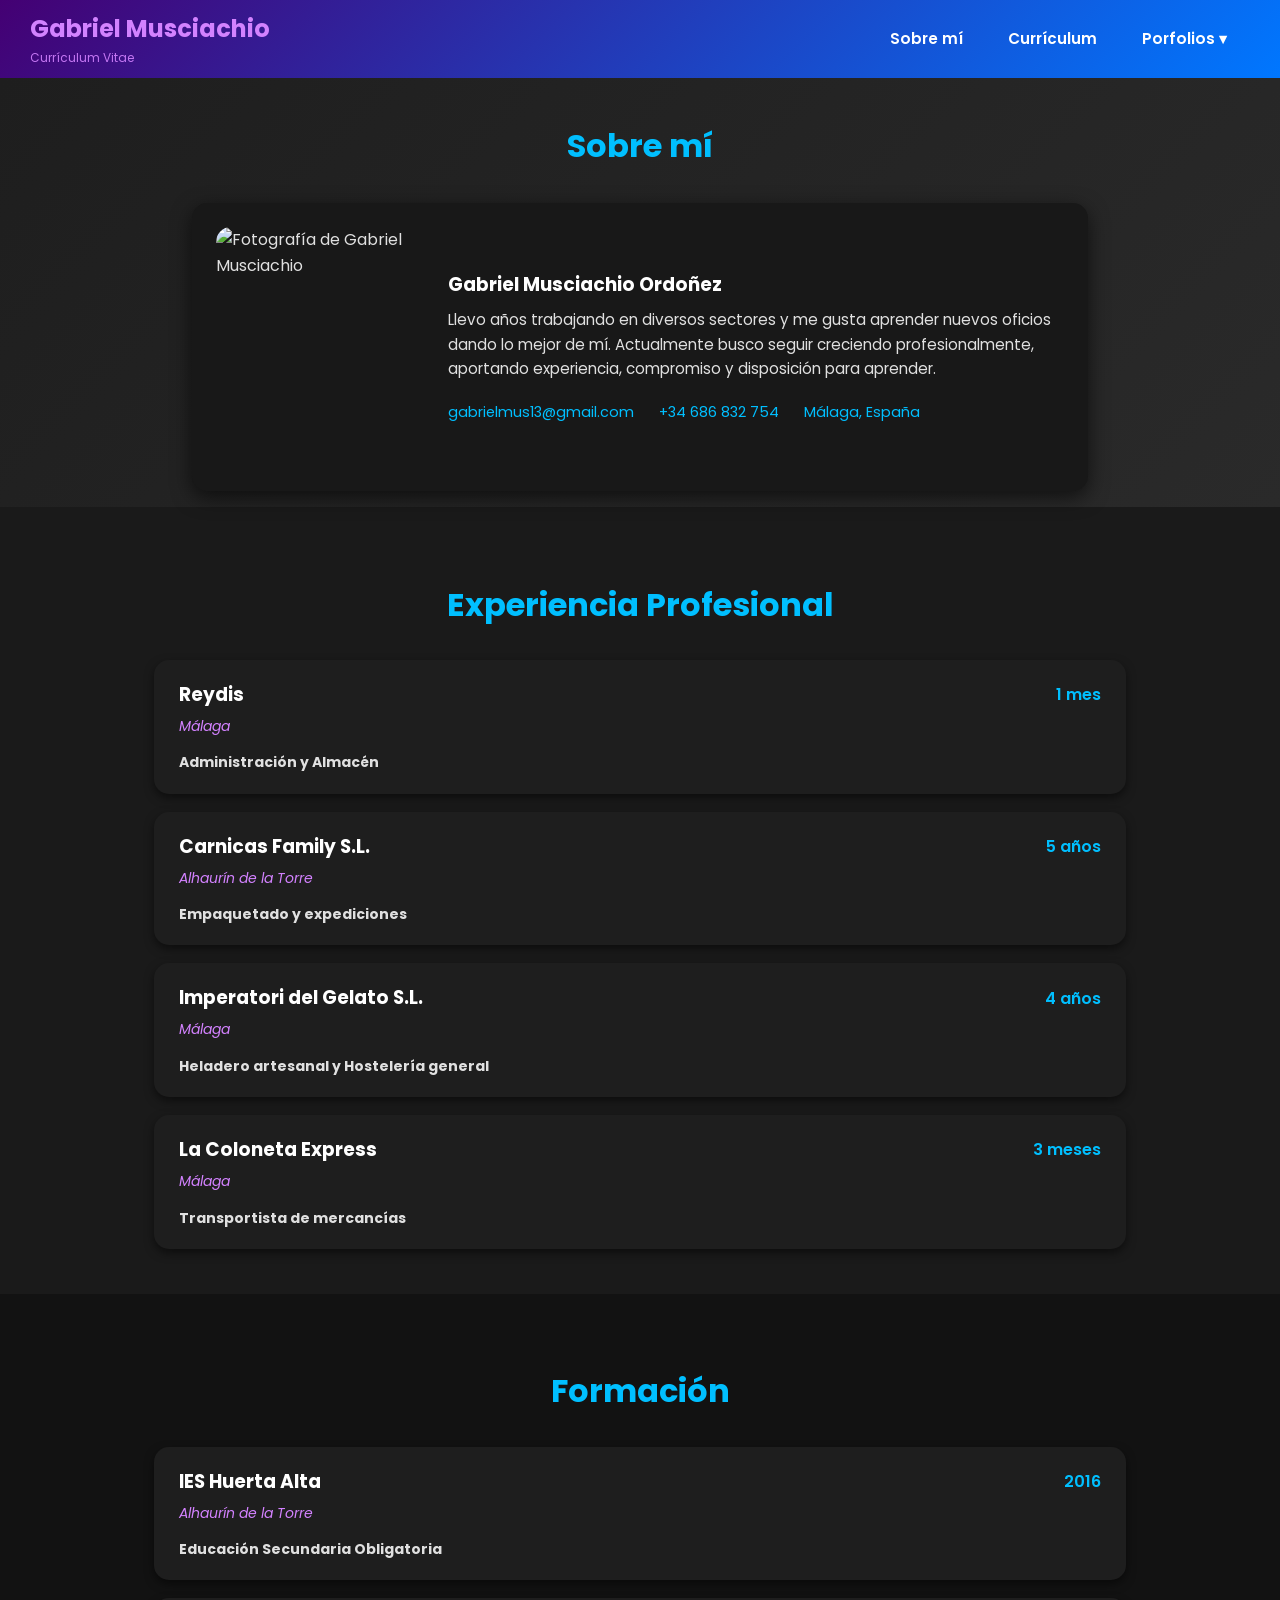
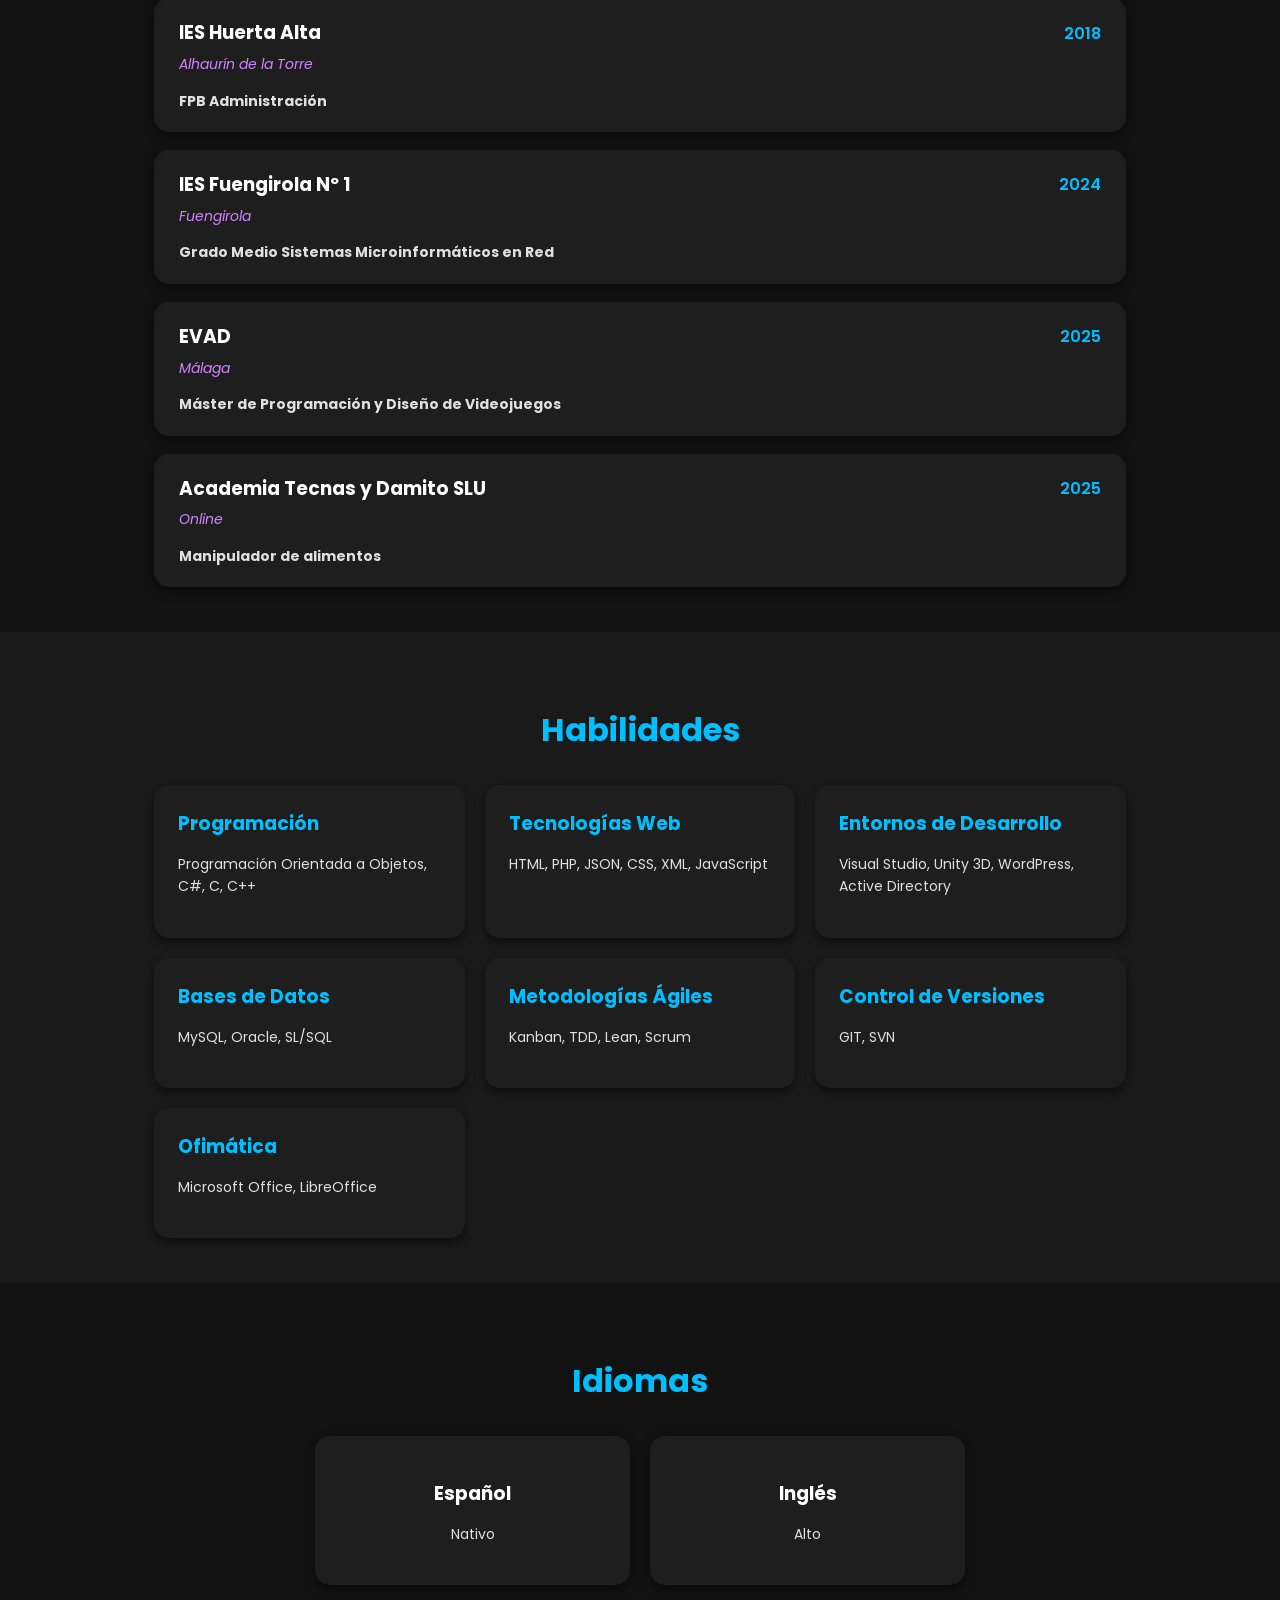
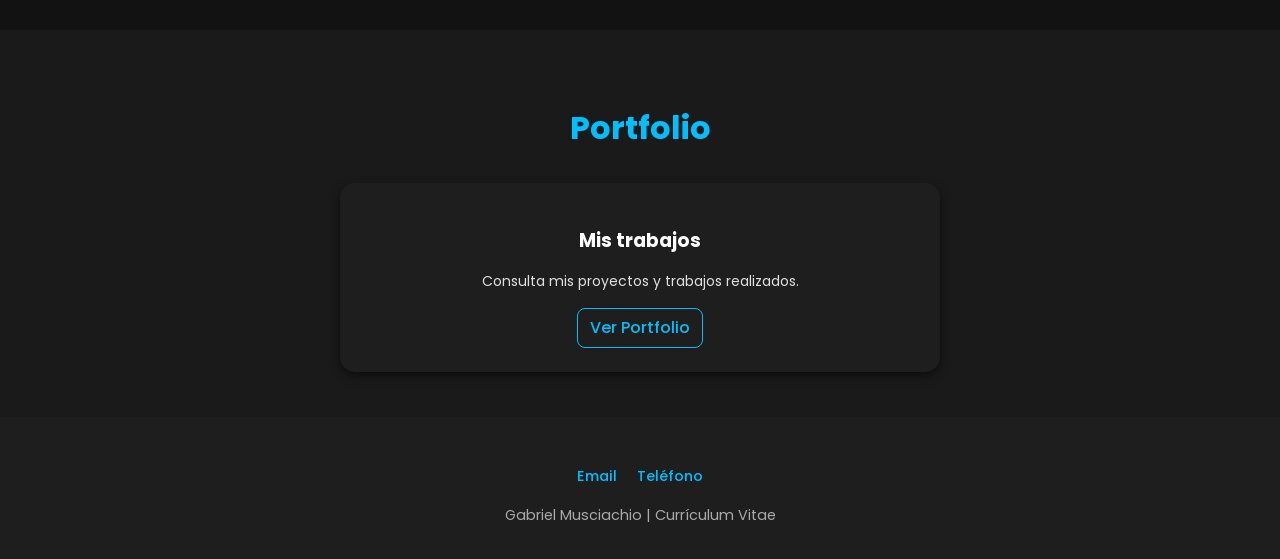
==== index.html @ 936abf78 "Rename Curriculum.html to index.html" ====
<!doctype html><html lang="es"><head><meta charset="utf-8"><meta name="viewport" content="width=device-width,initial-scale=1"><title>Gabriel Musciachio | Currículum</title><link href="https://fonts.googleapis.com/css2?family=Poppins:wght@400;600&display=swap" rel="stylesheet"><link rel="stylesheet" href="style.css"><link rel="stylesheet" href="EstiloCurriculum.css"></head><body><header><div class="header-nombre"><h1>Gabriel Musciachio</h1><h2>Currículum Vitae</h2></div><nav class="main-nav" aria-label="Navegación principal"><a href="AbautMe.html">Sobre mí</a><a href="Curriculum.html" aria-current="page">Currículum</a><details class="portfolio-menu"><summary>Porfolios ▾</summary><div class="portfolio-options"><a href="Asador.html">Asador</a><a href="Programador.html">Programador</a><a href="Heladero.html">Heladero</a></div></details></nav></header><main><section class="sobremi" id="presentacion"><h2>Sobre mí</h2><div class="sobremi-container"><div class="sobremi-card curriculum-perfil"><img src="https://gitlab.com/grabmoxir/porfolio/-/raw/main/Imagenes/Perfil.png?ref_type=heads" alt="Fotografía de Gabriel Musciachio"><div><h3>Gabriel Musciachio Ordoñez</h3><p>Llevo años trabajando en diversos sectores y me gusta aprender nuevos oficios dando lo mejor de mí. Actualmente busco seguir creciendo profesionalmente, aportando experiencia, compromiso y disposición para aprender.</p><div class="curriculum-contacto"><a href="mailto:gabrielmus13@gmail.com">gabrielmus13@gmail.com</a><a href="tel:+34686832754">+34 686 832 754</a><span>Málaga, España</span></div></div></div></div></section><section class="curriculum-seccion" id="experiencia"><h2>Experiencia Profesional</h2><div class="curriculum-lista"><article class="card curriculum-ficha"><div class="curriculum-ficha-header"><h3>Reydis</h3><span>1 mes</span></div><p class="curriculum-lugar">Málaga</p><p><strong>Administración y Almacén</strong></p></article><article class="card curriculum-ficha"><div class="curriculum-ficha-header"><h3>Carnicas Family S.L.</h3><span>5 años</span></div><p class="curriculum-lugar">Alhaurín de la Torre</p><p><strong>Empaquetado y expediciones</strong></p></article><article class="card curriculum-ficha"><div class="curriculum-ficha-header"><h3>Imperatori del Gelato S.L.</h3><span>4 años</span></div><p class="curriculum-lugar">Málaga</p><p><strong>Heladero artesanal y Hostelería general</strong></p></article><article class="card curriculum-ficha"><div class="curriculum-ficha-header"><h3>La Coloneta Express</h3><span>3 meses</span></div><p class="curriculum-lugar">Málaga</p><p><strong>Transportista de mercancías</strong></p></article></div></section><section class="curriculum-seccion" id="formacion"><h2>Formación</h2><div class="curriculum-lista"><article class="card curriculum-ficha"><div class="curriculum-ficha-header"><h3>IES Huerta Alta</h3><span>2016</span></div><p class="curriculum-lugar">Alhaurín de la Torre</p><p><strong>Educación Secundaria Obligatoria</strong></p></article><article class="card curriculum-ficha"><div class="curriculum-ficha-header"><h3>IES Huerta Alta</h3><span>2018</span></div><p class="curriculum-lugar">Alhaurín de la Torre</p><p><strong>FPB Administración</strong></p></article><article class="card curriculum-ficha"><div class="curriculum-ficha-header"><h3>IES Fuengirola Nº 1</h3><span>2024</span></div><p class="curriculum-lugar">Fuengirola</p><p><strong>Grado Medio Sistemas Microinformáticos en Red</strong></p></article><article class="card curriculum-ficha"><div class="curriculum-ficha-header"><h3>EVAD</h3><span>2025</span></div><p class="curriculum-lugar">Málaga</p><p><strong>Máster de Programación y Diseño de Videojuegos</strong></p></article><article class="card curriculum-ficha"><div class="curriculum-ficha-header"><h3>Academia Tecnas y Damito SLU</h3><span>2025</span></div><p class="curriculum-lugar">Online</p><p><strong>Manipulador de alimentos</strong></p></article></div></section><section class="curriculum-seccion" id="habilidades"><h2>Habilidades</h2><div class="projects curriculum-habilidades"><article class="card"><h3>Programación</h3><p>Programación Orientada a Objetos, C#, C, C++</p></article><article class="card"><h3>Tecnologías Web</h3><p>HTML, PHP, JSON, CSS, XML, JavaScript</p></article><article class="card"><h3>Entornos de Desarrollo</h3><p>Visual Studio, Unity 3D, WordPress, Active Directory</p></article><article class="card"><h3>Bases de Datos</h3><p>MySQL, Oracle, SL/SQL</p></article><article class="card"><h3>Metodologías Ágiles</h3><p>Kanban, TDD, Lean, Scrum</p></article><article class="card"><h3>Control de Versiones</h3><p>GIT, SVN</p></article><article class="card"><h3>Ofimática</h3><p>Microsoft Office, LibreOffice</p></article></div></section><section class="curriculum-seccion" id="idiomas"><h2>Idiomas</h2><div class="curriculum-idiomas"><article class="card"><h3>Español</h3><p>Nativo</p></article><article class="card"><h3>Inglés</h3><p>Alto</p></article></div></section><section class="curriculum-seccion" id="portfolio"><h2>Portfolio</h2><div class="curriculum-portfolio"><article class="card"><h3>Mis trabajos</h3><p>Consulta mis proyectos y trabajos realizados.</p><a href="index.html">Ver Portfolio</a></article></div></section></main><footer><div class="socials"><a href="mailto:gabrielmus13@gmail.com">Email</a><a href="tel:+34686832754">Teléfono</a></div>Gabriel Musciachio | Currículum Vitae</footer></body></html>
---- style.css ----
body {
            margin: 0;
            font-family: 'Poppins', sans-serif;
            background: #121212;
            color: #e0e0e0;
            line-height: 1.6;
        }
        /* ===== HEADER ===== */
        header {
            text-align: center;
            padding: 0rem 1rem 3rem;
            background: linear-gradient(135deg, #440073, #0077ff);
            color: #d382ff;
            position: sticky;
            top: 0;
            z-index: 10;
        }
        header h1 {
            font-size: 2.5rem;
            margin: 0;
        }
        header h2 {
            font-size: 0.8rem;
            font-weight: 400;
            margin-top: 0.5rem;
            opacity: 0.9;
        }
        header p {
            max-width: 600px;
            margin: 1rem auto;
            font-size: 1rem;
        }
        
        /* ===== NAV ===== */
        nav {
            text-align: center;
            padding: 1rem;
            background: #1e1e1e;
        }
        nav a {
            margin: 0 15px;
            color: #00bfff;
            text-decoration: none;
            font-weight: 500;
            transition: color 0.3s;
        }
        nav a:hover {
            color: #ffffff;
        }
        /* ===== PROLLECTOS ===== */
        .projects {
            display: grid;
            grid-template-columns: repeat(2, 1fr);
            gap: 2rem;
            padding: 3rem 15%;
        }
        .card {
            background: #1e1e1e;
            border-radius: 15px;
            padding: 1.5rem;
            box-shadow: 0 4px 10px rgba(0,0,0,0.5);
            transition: transform 0.3s, box-shadow 0.3s;
            text-align: center;
        }
        .card:hover {
            transform: translateY(-5px);
            box-shadow: 0 6px 15px rgba(0,0,0,0.7);
        }
        .card img {
            width: 100%;
            border-radius: 10px;
            margin-bottom: 1rem;
            transition: transform 0.3s;
        }
        .card img:hover {
            transform: scale(1.03);
        }
        .card h3 {
            margin-bottom: 0.5rem;
            color: #fff;
        }
        .card p {
            font-size: 14px;
            margin-bottom: 1rem;
        }
        .card a {
            display: inline-block;
            color: #00bfff;
            font-weight: 500;
            text-decoration: none;
            border: 1px solid #00bfff;
            padding: 6px 12px;
            border-radius: 8px;
            transition: all 0.3s;
        }
        .card a:hover {
            background: #00bfff;
            color: #121212;
        }
        
        /* ===== PIE ===== */
        footer {
            text-align: center;
            padding: 2rem;
            background: #1e1e1e;
            color: #aaa;
            font-size: 0.9rem;
        }
        .socials {
			text-align: center;
            margin: 1rem 0;
        }
        .socials a {
            margin: 0 10px;
            color: #00bfff;
            font-weight: 500;
            text-decoration: none;
            transition: color 0.3s;
        }
        .socials a:hover {
            color: #fff;
        }
        /* ===== PROXIMOS PROLLECTOS ===== */
        .proxproj {
            background: linear-gradient(135deg, #1e1e1e, #2a2a2a);
            padding: 1rem 0rem 2rem;
            text-align: center;
            color: #e0e0e0;
        }

        .proxproj h2 {
            font-size: 2rem;
            margin-bottom: 1.5rem;
            color: #00bfff;
        }

        .proxproj-card {
            max-width: 700px;
            margin: auto;
            background: #181818;
            border-radius: 15px;
            padding: 2rem 0rem 2rem;
            box-shadow: 0 6px 20px rgba(0,0,0,0.6);
            transition: transform 0.3s, box-shadow 0.3s;
        }

        .proxproj-card:hover {
            transform: translateY(-5px);
            box-shadow: 0 8px 25px rgba(0,0,0,0.8);
        }

        .proxproj-card p {
            font-size: 1rem;
            line-height: 1.7;
        }

        /* ===== SOBRE MI ===== */
        .sobremi {
            background: linear-gradient(135deg, #1e1e1e, #2a2a2a);
            padding: 1rem 15% 1rem;
            color: #e0e0e0;
        }
        .sobremi h2 {
            font-size: 2rem;
            margin-bottom: 2rem;
            color: #00bfff;
            text-align: center;
        }
        .sobremi-container {
            display: flex;
            flex-direction: column;
            gap: 2rem;
        }
        .sobremi-card {
            display: flex;
            align-items: center;
            gap: 2rem;
            background: #181818;
            border-radius: 15px;
            padding: 1.5rem;
            box-shadow: 0 6px 20px rgba(0,0,0,0.6);
        }
        .sobremi-card img {
            width: 180px;
            height: 180px;
            object-fit: cover;
            border-radius: 15px;
        }
        .sobremi-card h3 {
            margin: 0 0 0.5rem;
            color: #fff;
        }
        .sobremi-card p {
            margin: 0;
            font-size: 0.95rem;
        }
        /* Invertida */
        .sobremi-card.reverse {
            flex-direction: row-reverse;
        }

/* ===== MENÚ PRINCIPAL ===== */
header { padding-bottom: 0; }
.main-nav {
    display: flex;
    justify-content: center;
    align-items: center;
    flex-wrap: wrap;
    gap: 0.5rem;
    padding: 1rem;
    background: rgba(15, 12, 35, 0.55);
}
.main-nav > a,
.portfolio-menu > summary {
    display: block;
    margin: 0;
    padding: 0.65rem 1.15rem;
    border-radius: 9px;
    color: #fff;
    font: 600 0.95rem 'Poppins', sans-serif;
    text-decoration: none;
    cursor: pointer;
    transition: background 0.2s, color 0.2s;
}
.main-nav > a:hover,
.main-nav > a:focus-visible,
.portfolio-menu > summary:hover,
.portfolio-menu > summary:focus-visible,
.portfolio-menu[open] > summary {
    color: #fff;
    background: rgba(255, 255, 255, 0.16);
}
.portfolio-menu { position: relative; }
.portfolio-menu > summary { list-style: none; }
.portfolio-menu > summary::-webkit-details-marker { display: none; }
.portfolio-options {
    position: absolute;
    top: 100%;
    left: 0;
    z-index: 30;
    min-width: 180px;
    padding: 0.4rem;
    background: #1e1e2e;
    border: 1px solid #52507a;
    border-radius: 10px;
    box-shadow: 0 10px 25px rgba(0, 0, 0, 0.4);
    text-align: left;
}
.portfolio-options a {
    display: block;
    margin: 0;
    padding: 0.7rem 0.85rem;
    border-radius: 7px;
    color: #e0e0e0;
    text-decoration: none;
}
.portfolio-options a:hover,
.portfolio-options a:focus-visible {
    color: #fff;
    background: #5040a0;
}
@media (hover: hover) {
    .portfolio-menu:hover > .portfolio-options { display: block; }
    .portfolio-menu:not([open]):hover > .portfolio-options { display: block; }
    .portfolio-menu:not([open]) > .portfolio-options { display: none; }
}
@media (max-width: 600px) {
    header h1 { font-size: 1.8rem; }
    .main-nav { gap: 0.15rem; padding: 0.65rem; }
    .main-nav > a, .portfolio-menu > summary { padding: 0.55rem 0.65rem; font-size: 0.85rem; }
    .portfolio-options { left: auto; right: 0; }
}
---- EstiloCurriculum.css ----
/* Estilos específicos del currículum: se carga después de style.css */
header {display:flex;justify-content:space-between;align-items:center;gap:20px;padding:10px 30px;flex-wrap:wrap}
.header-nombre{text-align:left}.header-nombre h1{font-size:1.5rem}.header-nombre h2{margin:0;font-size:.75rem}
header .main-nav{background:transparent;padding:5px}
.curriculum-perfil{align-items:center}.curriculum-perfil img{width:200px;height:240px;object-fit:cover;flex-shrink:0}
.curriculum-contacto{display:flex;flex-wrap:wrap;gap:12px 25px;margin-top:20px}
.curriculum-contacto a,.curriculum-contacto span{color:#00bfff;font-size:.9rem;text-decoration:none}
.curriculum-contacto a:hover{color:white}
.curriculum-seccion{padding:45px 12%;scroll-margin-top:110px}
.curriculum-seccion:nth-of-type(even){background:#1a1a1a}
.curriculum-seccion h2{font-size:2rem;color:#00bfff;text-align:center;margin-bottom:30px}
.curriculum-lista{display:flex;flex-direction:column;gap:18px}
.curriculum-ficha{text-align:left;padding:20px 25px}
.curriculum-ficha-header{display:flex;justify-content:space-between;align-items:center;gap:15px}
.curriculum-ficha-header h3{margin:0;color:#fff}
.curriculum-ficha-header span{color:#00bfff;font-weight:600;white-space:nowrap}
.curriculum-lugar{color:#d382ff;font-style:italic;margin:5px 0}
.curriculum-ficha p{margin-bottom:0}
.projects.curriculum-habilidades{display:grid;grid-template-columns:repeat(3,minmax(0,1fr));gap:20px;padding:0}
.curriculum-habilidades .card{text-align:left}.curriculum-habilidades .card h3{color:#00bfff;margin-top:0}
.curriculum-idiomas{display:grid;grid-template-columns:repeat(2,1fr);gap:20px;max-width:650px;margin:auto}
.curriculum-portfolio{max-width:600px;margin:auto}
@media(max-width:900px){.curriculum-seccion{padding:35px 6%}.projects.curriculum-habilidades{grid-template-columns:repeat(2,minmax(0,1fr))}}
@media(max-width:600px){header{padding:10px;justify-content:center}.header-nombre{text-align:center}.curriculum-perfil{flex-direction:column;text-align:center}.curriculum-perfil img{width:170px;height:200px}.curriculum-contacto{justify-content:center}.curriculum-seccion{padding:30px 5%}.curriculum-seccion h2{font-size:1.6rem}.curriculum-ficha-header{flex-direction:column;align-items:flex-start;gap:5px}.projects.curriculum-habilidades,.curriculum-idiomas{grid-template-columns:1fr}}
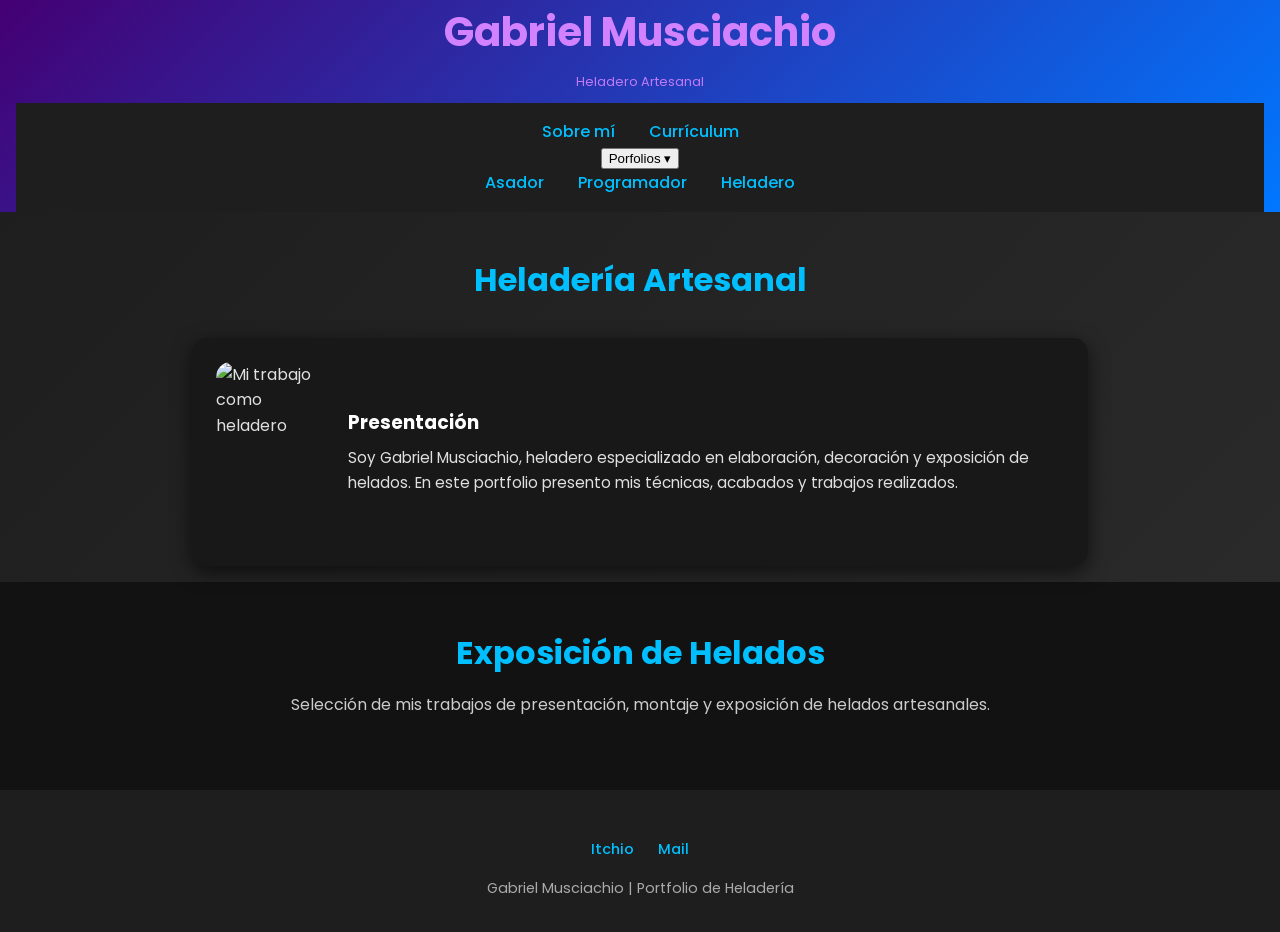
==== commit dc79f0d9: "Update index.html" ====
--- a/index.html
+++ b/index.html
@@ -1 +1,250 @@
-<!doctype html><html lang="es"><head><meta charset="utf-8"><meta name="viewport" content="width=device-width,initial-scale=1"><title>Gabriel Musciachio | Currículum</title><link href="https://fonts.googleapis.com/css2?family=Poppins:wght@400;600&display=swap" rel="stylesheet"><link rel="stylesheet" href="style.css"><link rel="stylesheet" href="EstiloCurriculum.css"></head><body><header><div class="header-nombre"><h1>Gabriel Musciachio</h1><h2>Currículum Vitae</h2></div><nav class="main-nav" aria-label="Navegación principal"><a href="AbautMe.html">Sobre mí</a><a href="Curriculum.html" aria-current="page">Currículum</a><details class="portfolio-menu"><summary>Porfolios ▾</summary><div class="portfolio-options"><a href="Asador.html">Asador</a><a href="Programador.html">Programador</a><a href="Heladero.html">Heladero</a></div></details></nav></header><main><section class="sobremi" id="presentacion"><h2>Sobre mí</h2><div class="sobremi-container"><div class="sobremi-card curriculum-perfil"><img src="https://gitlab.com/grabmoxir/porfolio/-/raw/main/Imagenes/Perfil.png?ref_type=heads" alt="Fotografía de Gabriel Musciachio"><div><h3>Gabriel Musciachio Ordoñez</h3><p>Llevo años trabajando en diversos sectores y me gusta aprender nuevos oficios dando lo mejor de mí. Actualmente busco seguir creciendo profesionalmente, aportando experiencia, compromiso y disposición para aprender.</p><div class="curriculum-contacto"><a href="mailto:gabrielmus13@gmail.com">gabrielmus13@gmail.com</a><a href="tel:+34686832754">+34 686 832 754</a><span>Málaga, España</span></div></div></div></div></section><section class="curriculum-seccion" id="experiencia"><h2>Experiencia Profesional</h2><div class="curriculum-lista"><article class="card curriculum-ficha"><div class="curriculum-ficha-header"><h3>Reydis</h3><span>1 mes</span></div><p class="curriculum-lugar">Málaga</p><p><strong>Administración y Almacén</strong></p></article><article class="card curriculum-ficha"><div class="curriculum-ficha-header"><h3>Carnicas Family S.L.</h3><span>5 años</span></div><p class="curriculum-lugar">Alhaurín de la Torre</p><p><strong>Empaquetado y expediciones</strong></p></article><article class="card curriculum-ficha"><div class="curriculum-ficha-header"><h3>Imperatori del Gelato S.L.</h3><span>4 años</span></div><p class="curriculum-lugar">Málaga</p><p><strong>Heladero artesanal y Hostelería general</strong></p></article><article class="card curriculum-ficha"><div class="curriculum-ficha-header"><h3>La Coloneta Express</h3><span>3 meses</span></div><p class="curriculum-lugar">Málaga</p><p><strong>Transportista de mercancías</strong></p></article></div></section><section class="curriculum-seccion" id="formacion"><h2>Formación</h2><div class="curriculum-lista"><article class="card curriculum-ficha"><div class="curriculum-ficha-header"><h3>IES Huerta Alta</h3><span>2016</span></div><p class="curriculum-lugar">Alhaurín de la Torre</p><p><strong>Educación Secundaria Obligatoria</strong></p></article><article class="card curriculum-ficha"><div class="curriculum-ficha-header"><h3>IES Huerta Alta</h3><span>2018</span></div><p class="curriculum-lugar">Alhaurín de la Torre</p><p><strong>FPB Administración</strong></p></article><article class="card curriculum-ficha"><div class="curriculum-ficha-header"><h3>IES Fuengirola Nº 1</h3><span>2024</span></div><p class="curriculum-lugar">Fuengirola</p><p><strong>Grado Medio Sistemas Microinformáticos en Red</strong></p></article><article class="card curriculum-ficha"><div class="curriculum-ficha-header"><h3>EVAD</h3><span>2025</span></div><p class="curriculum-lugar">Málaga</p><p><strong>Máster de Programación y Diseño de Videojuegos</strong></p></article><article class="card curriculum-ficha"><div class="curriculum-ficha-header"><h3>Academia Tecnas y Damito SLU</h3><span>2025</span></div><p class="curriculum-lugar">Online</p><p><strong>Manipulador de alimentos</strong></p></article></div></section><section class="curriculum-seccion" id="habilidades"><h2>Habilidades</h2><div class="projects curriculum-habilidades"><article class="card"><h3>Programación</h3><p>Programación Orientada a Objetos, C#, C, C++</p></article><article class="card"><h3>Tecnologías Web</h3><p>HTML, PHP, JSON, CSS, XML, JavaScript</p></article><article class="card"><h3>Entornos de Desarrollo</h3><p>Visual Studio, Unity 3D, WordPress, Active Directory</p></article><article class="card"><h3>Bases de Datos</h3><p>MySQL, Oracle, SL/SQL</p></article><article class="card"><h3>Metodologías Ágiles</h3><p>Kanban, TDD, Lean, Scrum</p></article><article class="card"><h3>Control de Versiones</h3><p>GIT, SVN</p></article><article class="card"><h3>Ofimática</h3><p>Microsoft Office, LibreOffice</p></article></div></section><section class="curriculum-seccion" id="idiomas"><h2>Idiomas</h2><div class="curriculum-idiomas"><article class="card"><h3>Español</h3><p>Nativo</p></article><article class="card"><h3>Inglés</h3><p>Alto</p></article></div></section><section class="curriculum-seccion" id="portfolio"><h2>Portfolio</h2><div class="curriculum-portfolio"><article class="card"><h3>Mis trabajos</h3><p>Consulta mis proyectos y trabajos realizados.</p><a href="index.html">Ver Portfolio</a></article></div></section></main><footer><div class="socials"><a href="mailto:gabrielmus13@gmail.com">Email</a><a href="tel:+34686832754">Teléfono</a></div>Gabriel Musciachio | Currículum Vitae</footer></body></html>
+
+<!DOCTYPE html>
+<html lang="es">
+
+<head>
+    <meta charset="UTF-8">
+    <meta name="viewport" content="width=device-width, initial-scale=1.0">
+
+    <title>Gabriel Musciachio | Heladero</title>
+
+    <!-- FUENTE -->
+    <link href="https://fonts.googleapis.com/css2?family=Poppins:wght@400;600&display=swap" rel="stylesheet">
+
+    <!-- ESTILOS GENERALES -->
+    <link rel="stylesheet" href="style.css">
+
+    <!-- ESTILOS ESPECÍFICOS -->
+    <link rel="stylesheet" href="EstiloHeladeria.css">
+</head>
+
+<body>
+
+<!-- ================================== -->
+<!-- CABECERA COMPARTIDA                -->
+<!-- ================================== -->
+
+<header>
+    <div class="header-nombre">
+        <h1>Gabriel Musciachio</h1>
+        <h2>Heladero Artesanal</h2>
+    </div>
+
+    <nav class="menu">
+        <a href="AbautMe.html">Sobre mí</a>
+        <a href="Curriculum.html">Currículum</a>
+
+        <div class="dropdown">
+            <button class="dropbtn" type="button">
+                Porfolios &#9662;
+            </button>
+
+            <div class="dropdown-content">
+                <a href="Asador.html">Asador</a>
+                <a href="Programador.html">Programador</a>
+                <a href="Heladero.html">Heladero</a>
+            </div>
+        </div>
+    </nav>
+</header>
+
+<main>
+
+<!-- ================================== -->
+<!-- PRESENTACIÓN                       -->
+<!-- ================================== -->
+
+<section class="sobremi" id="presentacion">
+
+    <h2>Heladería Artesanal</h2>
+
+    <div class="sobremi-container">
+
+        <div class="sobremi-card">
+
+            <img src="Imagenes/Heladeria/Perfil.jpg"
+                 alt="Mi trabajo como heladero">
+
+            <div>
+                <h3>Presentación</h3>
+
+                <p>
+                    Soy Gabriel Musciachio, heladero
+                    especializado en elaboración,
+                    decoración y exposición de helados.
+
+                    En este portfolio presento mis
+                    técnicas, acabados y trabajos
+                    realizados.
+                </p>
+            </div>
+
+        </div>
+
+    </div>
+
+</section>
+
+<!-- ================================== -->
+<!-- EXPOSICIÓN DE HELADOS              -->
+<!-- ================================== -->
+
+<section class="heladeria-seccion" id="exposicion">
+
+    <h2>Exposición de Helados</h2>
+
+    <p class="seccion-descripcion">
+        Selección de mis trabajos de presentación,
+        montaje y exposición de helados artesanales.
+    </p>
+
+
+    <!-- ========== CUBETAS ========== -->
+
+    
+    <script>
+
+    async function cargarCatalogo() {
+
+        const respuesta = await fetch("Helados - Hoja 1.csv");
+
+        if (!respuesta.ok) {
+            throw new Error("No se pudo cargar el catálogo");
+        }
+
+        // Leer el CSV como texto
+        const csv = await respuesta.text();
+
+        // Separar las filas, respetando comas entre comillas
+        const filas = [];
+        let fila = [];
+        let campo = "";
+        let entreComillas = false;
+
+        for (let i = 0; i < csv.length; i++) {
+
+            const caracter = csv[i];
+
+            if (caracter === '"') {
+
+                if (entreComillas && csv[i + 1] === '"') {
+                    campo += '"';
+                    i++;
+                } else {
+                    entreComillas = !entreComillas;
+                }
+
+            } else if (caracter === "," && !entreComillas) {
+
+                fila.push(campo);
+                campo = "";
+
+            } else if (
+                (caracter === "\n" || caracter === "\r")
+                && !entreComillas
+            ) {
+
+                if (caracter === "\r" && csv[i + 1] === "\n") {
+                    i++;
+                }
+
+                fila.push(campo);
+                filas.push(fila);
+
+                fila = [];
+                campo = "";
+
+            } else {
+                campo += caracter;
+            }
+        }
+
+        if (campo !== "" || fila.length > 0) {
+            fila.push(campo);
+            filas.push(fila);
+        }
+
+        // Primera fila: nombres de columnas
+        const cabeceras = filas.shift().map(
+            columna => columna.trim().replace(/^\uFEFF/, "")
+        );
+
+        // Crear contenedor para las tarjetas
+        const contenedor = document.createElement("div");
+        contenedor.className = "projects heladeria-grid";
+
+        document.getElementById("exposicion").appendChild(contenedor);
+
+        // Recorrer todos los helados
+        for (const fila of filas) {
+
+            if (fila.length < cabeceras.length) continue;
+
+            const helado = {};
+
+            cabeceras.forEach((columna, indice) => {
+                helado[columna] = fila[indice].trim();
+            });
+
+            // Mostrar únicamente los visibles
+            if (helado.View?.toUpperCase() !== "TRUE") {
+                continue;
+            }
+
+            // Crear tarjeta
+            const tarjeta = document.createElement("article");
+            tarjeta.className = "card";
+
+            // Imagen
+            if (helado.Imagen) {
+
+                const imagen = document.createElement("img");
+                imagen.src = helado.Imagen;
+                imagen.alt = helado.Nombre;
+                imagen.loading = "lazy";
+
+                tarjeta.appendChild(imagen);
+            }
+
+            // Nombre
+            const titulo = document.createElement("h3");
+            titulo.textContent = helado.Nombre;
+
+            // Descripción
+            const descripcion = document.createElement("p");
+            descripcion.textContent = helado.Descripcion;
+
+            tarjeta.appendChild(titulo);
+            tarjeta.appendChild(descripcion);
+
+            // Añadir tarjeta a la página
+            contenedor.appendChild(tarjeta);
+        }
+    }
+
+    cargarCatalogo().catch(console.error);
+
+    </script>
+
+
+
+</main>
+
+
+<!-- ================================== -->
+<!-- PIE DE PÁGINA                      -->
+<!-- ================================== -->
+
+<footer>
+
+    <div class="socials">
+        <a href="https://grabmoxir.itch.io/">Itchio</a>
+        <a href="mailto:gabrielmus13@gmail.com">Mail</a>
+    </div>
+
+    Gabriel Musciachio | Portfolio de Heladería
+
+</footer>
+
+</body>
+</html>
--- a/EstiloHeladeria.css
+++ b/EstiloHeladeria.css
@@ -0,0 +1,13 @@
+/* Estilos exclusivos de Heladero.html. Los estilos comunes vienen de style.css */
+.heladeria-seccion{padding:45px 8%;text-align:center;scroll-margin-top:120px}
+.heladeria-seccion:nth-of-type(odd){background:#1a1a1a}
+.heladeria-seccion h2{font-size:2rem;color:#00bfff;margin:0 0 14px}
+.seccion-descripcion{max-width:750px;margin:0 auto 28px;color:#ccc}
+.projects.heladeria-grid{display:grid;grid-template-columns:repeat(3,minmax(0,1fr));gap:25px;padding:12px 0}
+.heladeria-grid .card{min-width:0;overflow:hidden}
+.heladeria-grid .card img{width:100%;height:240px;object-fit:cover;display:block}
+.heladeria-grid .card p{color:#bbb}
+.exposicion-categoria{margin-top:42px;scroll-margin-top:120px}
+.exposicion-categoria>h3{font-size:1.65rem;color:#d382ff;text-align:left;padding-bottom:10px;border-bottom:1px solid #444}
+@media(max-width:900px){.projects.heladeria-grid{grid-template-columns:repeat(2,minmax(0,1fr))}.heladeria-seccion{padding:32px 5%}}
+@media(max-width:600px){.projects.heladeria-grid{grid-template-columns:1fr}.heladeria-grid .card img{height:220px}.sobremi-card{flex-direction:column;text-align:center}.exposicion-categoria>h3{text-align:center}}
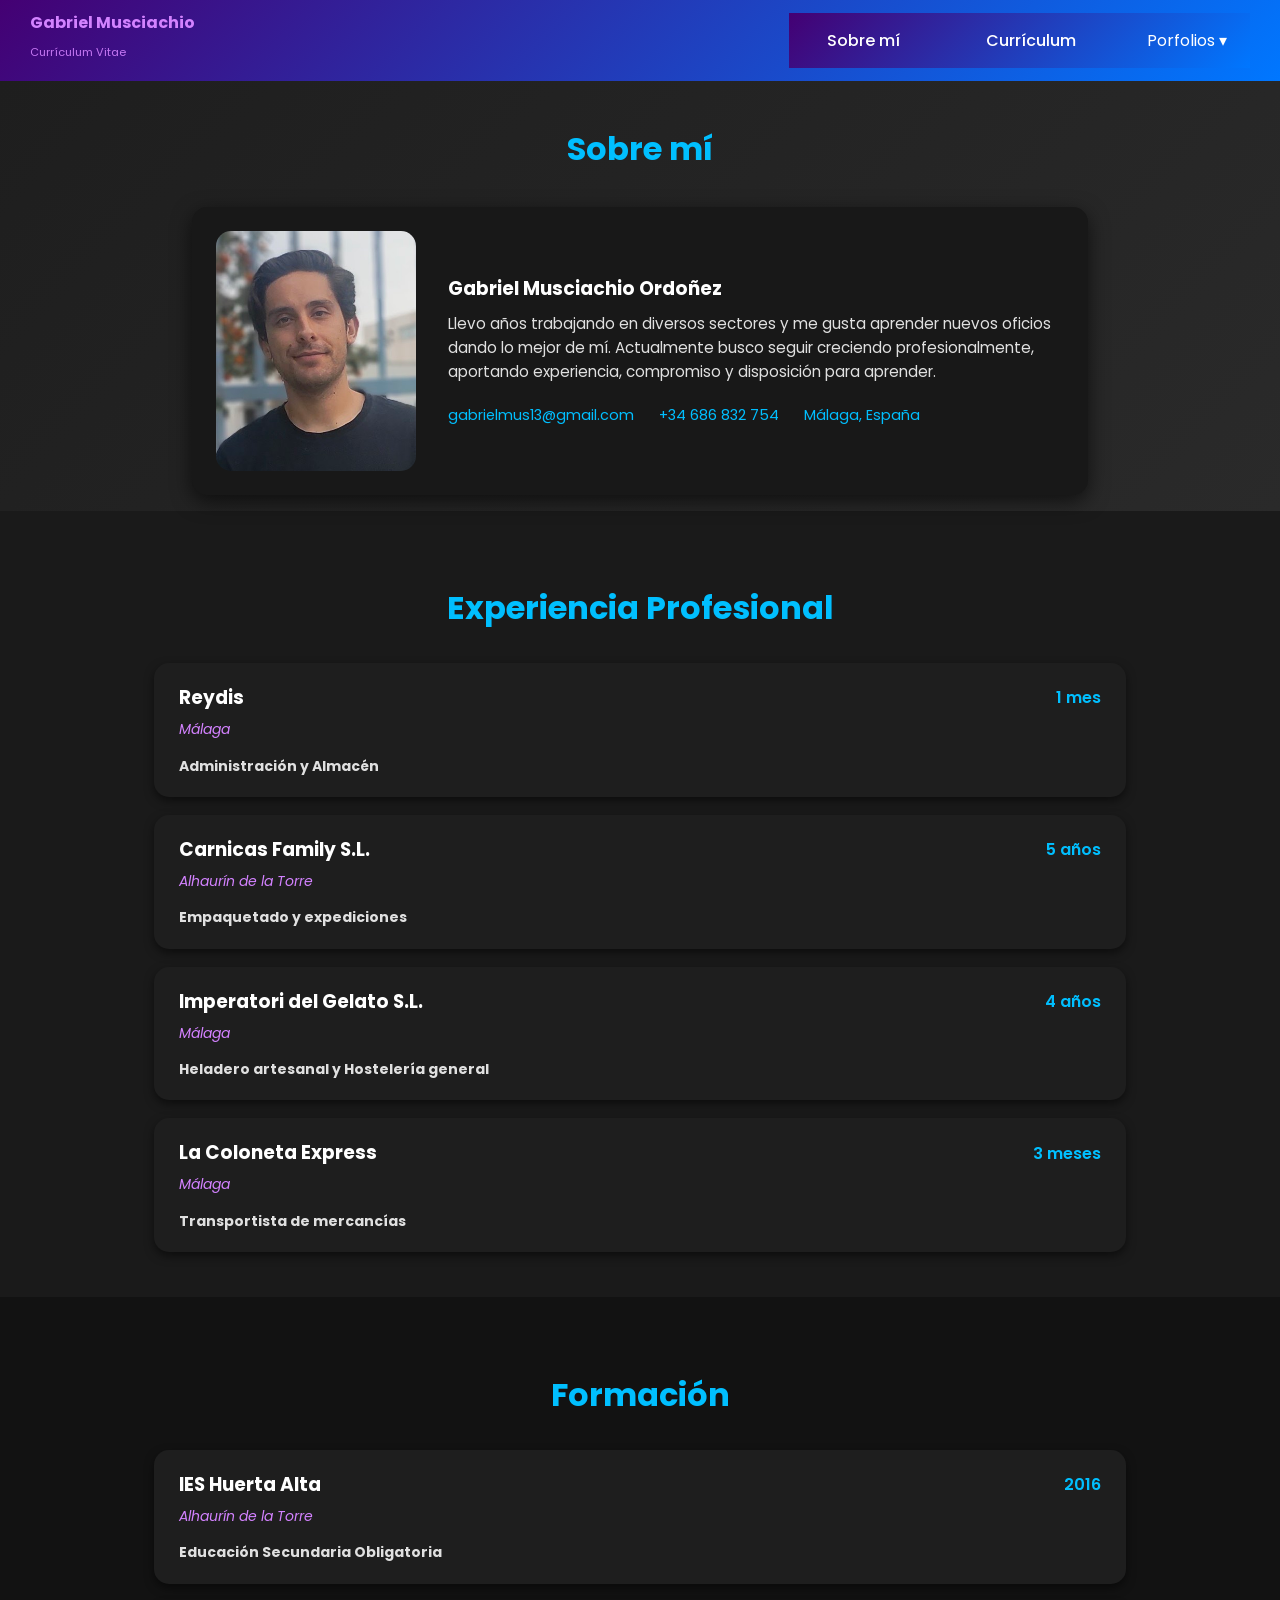
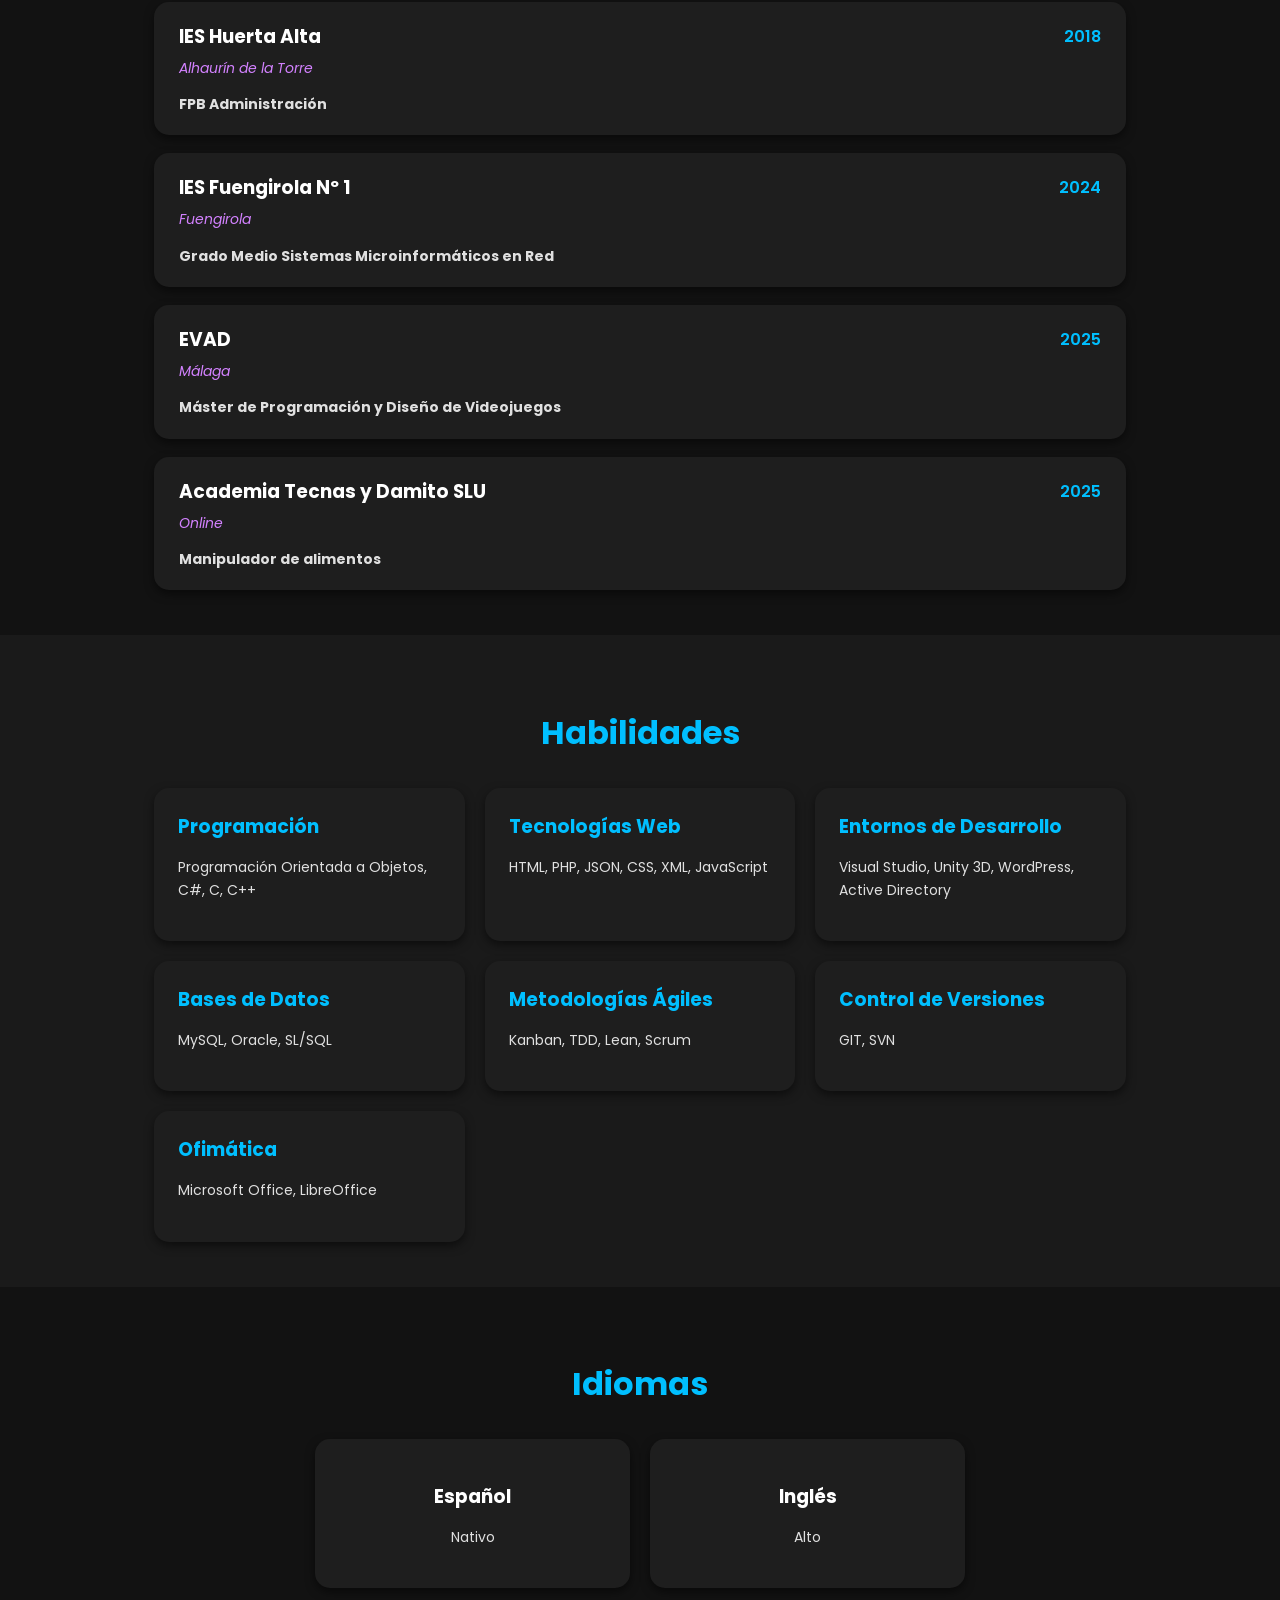
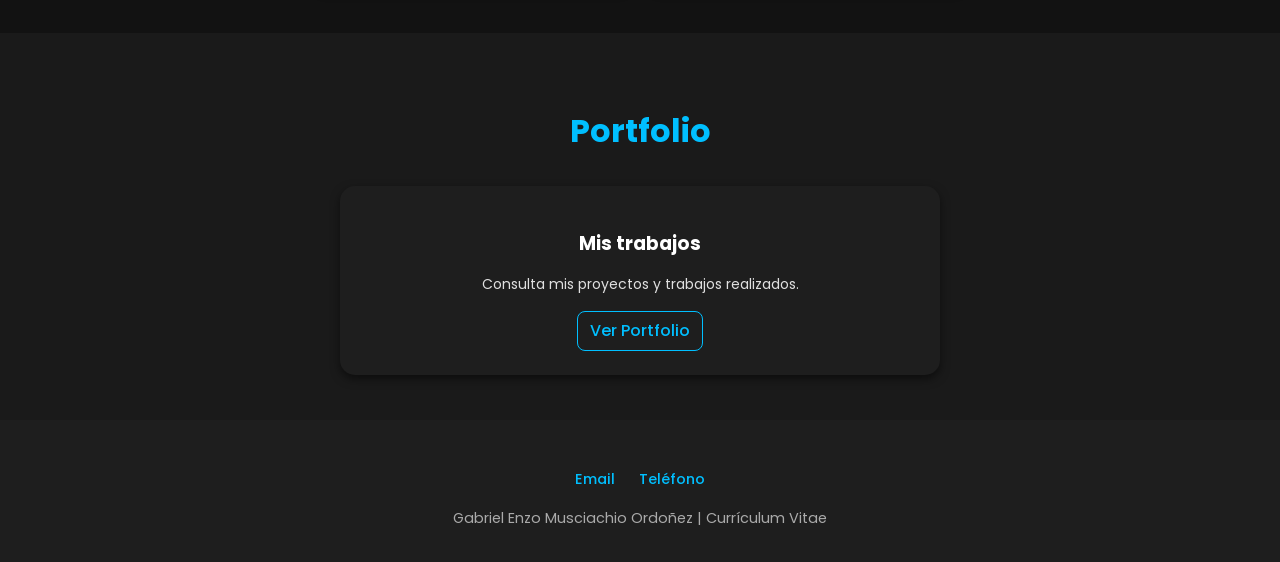
==== commit d5fd7ee5: "Rename Index.html to index.html" ====
--- a/index.html
+++ b/index.html
@@ -1,250 +1,425 @@
-
-<!DOCTYPE html>
-<html lang="es">
-
-<head>
-    <meta charset="UTF-8">
-    <meta name="viewport" content="width=device-width, initial-scale=1.0">
-
-    <title>Gabriel Musciachio | Heladero</title>
-
-    <!-- FUENTE -->
-    <link href="https://fonts.googleapis.com/css2?family=Poppins:wght@400;600&display=swap" rel="stylesheet">
-
-    <!-- ESTILOS GENERALES -->
-    <link rel="stylesheet" href="style.css">
-
-    <!-- ESTILOS ESPECÍFICOS -->
-    <link rel="stylesheet" href="EstiloHeladeria.css">
-</head>
-
-<body>
-
-<!-- ================================== -->
-<!-- CABECERA COMPARTIDA                -->
-<!-- ================================== -->
-
-<header>
-    <div class="header-nombre">
-        <h1>Gabriel Musciachio</h1>
-        <h2>Heladero Artesanal</h2>
-    </div>
-
-    <nav class="menu">
-        <a href="AbautMe.html">Sobre mí</a>
-        <a href="Curriculum.html">Currículum</a>
-
-        <div class="dropdown">
-            <button class="dropbtn" type="button">
-                Porfolios &#9662;
-            </button>
-
-            <div class="dropdown-content">
-                <a href="Asador.html">Asador</a>
-                <a href="Programador.html">Programador</a>
-                <a href="Heladero.html">Heladero</a>
-            </div>
-        </div>
-    </nav>
-</header>
-
-<main>
-
-<!-- ================================== -->
-<!-- PRESENTACIÓN                       -->
-<!-- ================================== -->
-
-<section class="sobremi" id="presentacion">
-
-    <h2>Heladería Artesanal</h2>
-
-    <div class="sobremi-container">
-
-        <div class="sobremi-card">
-
-            <img src="Imagenes/Heladeria/Perfil.jpg"
-                 alt="Mi trabajo como heladero">
-
-            <div>
-                <h3>Presentación</h3>
-
-                <p>
-                    Soy Gabriel Musciachio, heladero
-                    especializado en elaboración,
-                    decoración y exposición de helados.
-
-                    En este portfolio presento mis
-                    técnicas, acabados y trabajos
-                    realizados.
-                </p>
-            </div>
-
-        </div>
-
-    </div>
-
-</section>
-
-<!-- ================================== -->
-<!-- EXPOSICIÓN DE HELADOS              -->
-<!-- ================================== -->
-
-<section class="heladeria-seccion" id="exposicion">
-
-    <h2>Exposición de Helados</h2>
-
-    <p class="seccion-descripcion">
-        Selección de mis trabajos de presentación,
-        montaje y exposición de helados artesanales.
-    </p>
-
-
-    <!-- ========== CUBETAS ========== -->
-
-    
-    <script>
-
-    async function cargarCatalogo() {
-
-        const respuesta = await fetch("Helados - Hoja 1.csv");
-
-        if (!respuesta.ok) {
-            throw new Error("No se pudo cargar el catálogo");
-        }
-
-        // Leer el CSV como texto
-        const csv = await respuesta.text();
-
-        // Separar las filas, respetando comas entre comillas
-        const filas = [];
-        let fila = [];
-        let campo = "";
-        let entreComillas = false;
-
-        for (let i = 0; i < csv.length; i++) {
-
-            const caracter = csv[i];
-
-            if (caracter === '"') {
-
-                if (entreComillas && csv[i + 1] === '"') {
-                    campo += '"';
-                    i++;
-                } else {
-                    entreComillas = !entreComillas;
-                }
-
-            } else if (caracter === "," && !entreComillas) {
-
-                fila.push(campo);
-                campo = "";
-
-            } else if (
-                (caracter === "\n" || caracter === "\r")
-                && !entreComillas
-            ) {
-
-                if (caracter === "\r" && csv[i + 1] === "\n") {
-                    i++;
-                }
-
-                fila.push(campo);
-                filas.push(fila);
-
-                fila = [];
-                campo = "";
-
-            } else {
-                campo += caracter;
-            }
-        }
-
-        if (campo !== "" || fila.length > 0) {
-            fila.push(campo);
-            filas.push(fila);
-        }
-
-        // Primera fila: nombres de columnas
-        const cabeceras = filas.shift().map(
-            columna => columna.trim().replace(/^\uFEFF/, "")
-        );
-
-        // Crear contenedor para las tarjetas
-        const contenedor = document.createElement("div");
-        contenedor.className = "projects heladeria-grid";
-
-        document.getElementById("exposicion").appendChild(contenedor);
-
-        // Recorrer todos los helados
-        for (const fila of filas) {
-
-            if (fila.length < cabeceras.length) continue;
-
-            const helado = {};
-
-            cabeceras.forEach((columna, indice) => {
-                helado[columna] = fila[indice].trim();
-            });
-
-            // Mostrar únicamente los visibles
-            if (helado.View?.toUpperCase() !== "TRUE") {
-                continue;
-            }
-
-            // Crear tarjeta
-            const tarjeta = document.createElement("article");
-            tarjeta.className = "card";
-
-            // Imagen
-            if (helado.Imagen) {
-
-                const imagen = document.createElement("img");
-                imagen.src = helado.Imagen;
-                imagen.alt = helado.Nombre;
-                imagen.loading = "lazy";
-
-                tarjeta.appendChild(imagen);
-            }
-
-            // Nombre
-            const titulo = document.createElement("h3");
-            titulo.textContent = helado.Nombre;
-
-            // Descripción
-            const descripcion = document.createElement("p");
-            descripcion.textContent = helado.Descripcion;
-
-            tarjeta.appendChild(titulo);
-            tarjeta.appendChild(descripcion);
-
-            // Añadir tarjeta a la página
-            contenedor.appendChild(tarjeta);
-        }
-    }
-
-    cargarCatalogo().catch(console.error);
-
-    </script>
-
-
-
-</main>
-
-
-<!-- ================================== -->
-<!-- PIE DE PÁGINA                      -->
-<!-- ================================== -->
-
-<footer>
-
-    <div class="socials">
-        <a href="https://grabmoxir.itch.io/">Itchio</a>
-        <a href="mailto:gabrielmus13@gmail.com">Mail</a>
-    </div>
-
-    Gabriel Musciachio | Portfolio de Heladería
-
-</footer>
-
-</body>
-</html>
+
+<!DOCTYPE html>
+<html lang="es">
+
+<head>
+    <meta charset="UTF-8">
+    <meta name="viewport" content="width=device-width, initial-scale=1.0">
+
+    <title>Gabriel Musciachio | Currículum</title>
+
+    <!-- FUENTE -->
+    <link href="https://fonts.googleapis.com/css2?family=Poppins:wght@400;600&display=swap" rel="stylesheet">
+
+    <!-- ESTILOS GENERALES -->
+    <link rel="stylesheet" href="style.css">
+
+    <!-- ESTILOS ESPECÍFICOS -->
+    <link rel="stylesheet" href="EstiloCurriculum.css">
+</head>
+
+<body>
+
+<!-- ================================= -->
+<!-- CABECERA COMPARTIDA               -->
+<!-- ================================= -->
+
+<header>
+    <div class="header-nombre">
+        <h1>Gabriel Musciachio</h1>
+        <h2>Currículum Vitae</h2>
+    </div>
+
+    <nav class="menu">
+        <a href="AbautMe.html">Sobre mí</a>
+        <a href="Index.html">Currículum</a>
+
+        <div class="dropdown">
+            <button class="dropbtn" type="button">
+                Porfolios &#9662;
+            </button>
+
+            <div class="dropdown-content">
+                <a href="Asador.html">Asador</a>
+                <a href="Programador.html">Programador</a>
+                <a href="Heladero.html">Heladero</a>
+            </div>
+        </div>
+    </nav>
+</header>
+
+<main>
+
+<!-- ================================= -->
+<!-- PRESENTACIÓN PERSONAL             -->
+<!-- ================================= -->
+
+<section class="sobremi" id="presentacion">
+
+    <h2>Sobre mí</h2>
+
+    <div class="sobremi-container">
+
+        <div class="sobremi-card curriculum-perfil">
+
+            <img src="Imagenes/Curriculum/Perfil.jpeg"
+                 alt="Fotografía de Gabriel Musciachio">
+
+            <div>
+                <h3>Gabriel Musciachio Ordoñez</h3>
+
+                <p>
+                    Llevo años trabajando en diversos
+                    sectores y me gusta aprender nuevos
+                    oficios dando lo mejor de mí.
+
+                    Actualmente busco seguir creciendo
+                    profesionalmente, aportando
+                    experiencia, compromiso y
+                    disposición para aprender.
+                </p>
+
+                <div class="curriculum-contacto">
+
+                    <a href="mailto:gabrielmus13@gmail.com">
+                        gabrielmus13@gmail.com
+                    </a>
+
+                    <a href="tel:+34686832754">
+                        +34 686 832 754
+                    </a>
+
+                    <span>Málaga, España</span>
+
+                </div>
+            </div>
+
+        </div>
+
+    </div>
+
+</section>
+
+
+<!-- ================================= -->
+<!-- EXPERIENCIA PROFESIONAL           -->
+<!-- ================================= -->
+
+<section class="curriculum-seccion" id="experiencia">
+
+    <h2>Experiencia Profesional</h2>
+
+    <div class="curriculum-lista">
+
+        <!-- EXPERIENCIA 1 -->
+        <article class="card curriculum-ficha">
+
+            <div class="curriculum-ficha-header">
+                <h3>Reydis</h3>
+                <span>1 mes</span>
+            </div>
+
+            <p class="curriculum-lugar">Málaga</p>
+
+            <p>
+                <strong>Administración y Almacén</strong>
+            </p>
+
+        </article>
+
+        <!-- EXPERIENCIA 2 -->
+        <article class="card curriculum-ficha">
+
+            <div class="curriculum-ficha-header">
+                <h3>Carnicas Family S.L.</h3>
+                <span>5 años</span>
+            </div>
+
+            <p class="curriculum-lugar">
+                Alhaurín de la Torre
+            </p>
+
+            <p>
+                <strong>Empaquetado y expediciones</strong>
+            </p>
+
+        </article>
+
+        <!-- EXPERIENCIA 3 -->
+        <article class="card curriculum-ficha">
+
+            <div class="curriculum-ficha-header">
+                <h3>Imperatori del Gelato S.L.</h3>
+                <span>4 años</span>
+            </div>
+
+            <p class="curriculum-lugar">Málaga</p>
+
+            <p>
+                <strong>
+                    Heladero artesanal y Hostelería general
+                </strong>
+            </p>
+
+        </article>
+
+        <!-- EXPERIENCIA 4 -->
+        <article class="card curriculum-ficha">
+
+            <div class="curriculum-ficha-header">
+                <h3>La Coloneta Express</h3>
+                <span>3 meses</span>
+            </div>
+
+            <p class="curriculum-lugar">Málaga</p>
+
+            <p>
+                <strong>Transportista de mercancías</strong>
+            </p>
+
+        </article>
+
+    </div>
+
+</section>
+
+
+<!-- ================================= -->
+<!-- FORMACIÓN ACADÉMICA               -->
+<!-- ================================= -->
+
+<section class="curriculum-seccion" id="formacion">
+
+    <h2>Formación</h2>
+
+    <div class="curriculum-lista">
+
+        <article class="card curriculum-ficha">
+
+            <div class="curriculum-ficha-header">
+                <h3>IES Huerta Alta</h3>
+                <span>2016</span>
+            </div>
+
+            <p class="curriculum-lugar">
+                Alhaurín de la Torre
+            </p>
+
+            <p>
+                <strong>Educación Secundaria Obligatoria</strong>
+            </p>
+
+        </article>
+
+        <article class="card curriculum-ficha">
+
+            <div class="curriculum-ficha-header">
+                <h3>IES Huerta Alta</h3>
+                <span>2018</span>
+            </div>
+
+            <p class="curriculum-lugar">
+                Alhaurín de la Torre
+            </p>
+
+            <p>
+                <strong>FPB Administración</strong>
+            </p>
+
+        </article>
+
+        <article class="card curriculum-ficha">
+
+            <div class="curriculum-ficha-header">
+                <h3>IES Fuengirola Nº 1</h3>
+                <span>2024</span>
+            </div>
+
+            <p class="curriculum-lugar">Fuengirola</p>
+
+            <p>
+                <strong>
+                    Grado Medio Sistemas Microinformáticos en Red
+                </strong>
+            </p>
+
+        </article>
+
+        <article class="card curriculum-ficha">
+
+            <div class="curriculum-ficha-header">
+                <h3>EVAD</h3>
+                <span>2025</span>
+            </div>
+
+            <p class="curriculum-lugar">Málaga</p>
+
+            <p>
+                <strong>
+                    Máster de Programación y Diseño de Videojuegos
+                </strong>
+            </p>
+
+        </article>
+
+        <article class="card curriculum-ficha">
+
+            <div class="curriculum-ficha-header">
+                <h3>Academia Tecnas y Damito SLU</h3>
+                <span>2025</span>
+            </div>
+
+            <p class="curriculum-lugar">Online</p>
+
+            <p>
+                <strong>Manipulador de alimentos</strong>
+            </p>
+
+        </article>
+
+    </div>
+
+</section>
+
+
+<!-- ================================= -->
+<!-- HABILIDADES                       -->
+<!-- ================================= -->
+
+<section class="curriculum-seccion" id="habilidades">
+
+    <h2>Habilidades</h2>
+
+    <div class="projects curriculum-habilidades">
+
+        <article class="card">
+            <h3>Programación</h3>
+            <p>
+                Programación Orientada a Objetos,
+                C#, C, C++
+            </p>
+        </article>
+
+        <article class="card">
+            <h3>Tecnologías Web</h3>
+            <p>
+                HTML, PHP, JSON, CSS, XML,
+                JavaScript
+            </p>
+        </article>
+
+        <article class="card">
+            <h3>Entornos de Desarrollo</h3>
+            <p>
+                Visual Studio, Unity 3D,
+                WordPress, Active Directory
+            </p>
+        </article>
+
+        <article class="card">
+            <h3>Bases de Datos</h3>
+            <p>
+                MySQL, Oracle, SL/SQL
+            </p>
+        </article>
+
+        <article class="card">
+            <h3>Metodologías Ágiles</h3>
+            <p>
+                Kanban, TDD, Lean, Scrum
+            </p>
+        </article>
+
+        <article class="card">
+            <h3>Control de Versiones</h3>
+            <p>
+                GIT, SVN
+            </p>
+        </article>
+
+        <article class="card">
+            <h3>Ofimática</h3>
+            <p>
+                Microsoft Office, LibreOffice
+            </p>
+        </article>
+
+    </div>
+
+</section>
+
+
+<!-- ================================= -->
+<!-- IDIOMAS                           -->
+<!-- ================================= -->
+
+<section class="curriculum-seccion" id="idiomas">
+
+    <h2>Idiomas</h2>
+
+    <div class="curriculum-idiomas">
+
+        <article class="card">
+            <h3>Español</h3>
+            <p>Nativo</p>
+        </article>
+
+        <article class="card">
+            <h3>Inglés</h3>
+            <p>Alto</p>
+        </article>
+
+    </div>
+
+</section>
+
+
+<!-- ================================= -->
+<!-- PORTFOLIO                         -->
+<!-- ================================= -->
+
+<section class="curriculum-seccion" id="portfolio">
+
+    <h2>Portfolio</h2>
+
+    <div class="curriculum-portfolio">
+
+        <article class="card">
+
+            <h3>Mis trabajos</h3>
+
+            <p>
+                Consulta mis proyectos y
+                trabajos realizados.
+            </p>
+
+            <a href="index.html">
+                Ver Portfolio
+            </a>
+
+        </article>
+
+    </div>
+
+</section>
+
+</main>
+
+
+<!-- ================================= -->
+<!-- PIE DE PÁGINA                     -->
+<!-- ================================= -->
+
+<footer>
+
+    <div class="socials">
+        <a href="mailto:gabrielmus13@gmail.com">Email</a>
+        <a href="tel:+34686832754">Teléfono</a>
+    </div>
+
+    Gabriel Enzo Musciachio Ordoñez | Currículum Vitae
+
+</footer>
+
+</body>
+</html>
--- a/style.css
+++ b/style.css
@@ -7,20 +7,30 @@
         }
         /* ===== HEADER ===== */
         header {
-            text-align: center;
-            padding: 0rem 1rem 3rem;
+            display: flex;
+            justify-content: space-between;
+            align-items: center;
+
+            padding: 10px 30px;
             background: linear-gradient(135deg, #440073, #0077ff);
             color: #d382ff;
+
             position: sticky;
             top: 0;
             z-index: 10;
         }
+
+        /* Nombre alineado a la izquierda */
+        .header-nombre {
+            text-align: left;
+        }
+
         header h1 {
-            font-size: 2.5rem;
+            font-size: 1rem;
             margin: 0;
         }
         header h2 {
-            font-size: 0.8rem;
+            font-size: 0.7rem;
             font-weight: 400;
             margin-top: 0.5rem;
             opacity: 0.9;
@@ -29,6 +39,88 @@
             max-width: 600px;
             margin: 1rem auto;
             font-size: 1rem;
+        }
+        /* ===== MENÚ PRINCIPAL ===== */
+
+        .menu {
+            display: flex;
+            justify-content: right;
+            align-items: center;
+            gap: 20px;
+            padding: 5px;
+            background: linear-gradient(135deg, #440073, #0077ff);
+        }
+
+        /* Botones del menú */
+        .menu a,
+        .dropbtn {
+            color: #ffffff;
+            background: transparent;
+            text-decoration: none;
+            font-family: 'Poppins', sans-serif;
+            font-size: 16px;
+            padding: 10px 18px;
+            border: none;
+            border-radius: 8px;
+            cursor: pointer;
+            transition: background 0.3s;
+        }
+
+        /* Efecto al pasar el ratón */
+        .menu a:hover,
+        .dropbtn:hover {
+            background: rgba(255, 255, 255, 0.2);
+        }
+
+        /* Contenedor desplegable */
+        .dropdown {
+            position: relative;
+        }
+
+        /* Opciones del desplegable */
+        .dropdown-content {
+            display: none;
+            position: absolute;
+            top: 100%;
+            left: 0;
+            min-width: 180px;
+            background: #1e1e1e;
+            border-radius: 8px;
+            box-shadow: 0 8px 20px rgba(0,0,0,0.5);
+            z-index: 100;
+        }
+
+        /* Enlaces del desplegable */
+        .dropdown-content a {
+            display: block;
+            padding: 12px 16px;
+            color: #ffffff;
+            text-align: left;
+        }
+
+        /* Efecto hover */
+        .dropdown-content a:hover {
+            background: #440073;
+        }
+
+        /* Mostrar desplegable */
+        .dropdown:hover .dropdown-content,
+        .dropdown:focus-within .dropdown-content {
+            display: block;
+        }
+
+        /* Adaptación a móviles */
+        @media (max-width: 600px) {
+            .menu {
+                flex-wrap: wrap;
+                gap: 8px;
+            }
+
+            .menu a,
+            .dropbtn {
+                font-size: 14px;
+                padding: 8px 12px;
+            }
         }
         
         /* ===== NAV ===== */
@@ -198,75 +290,6 @@
         .sobremi-card.reverse {
             flex-direction: row-reverse;
         }
-
-/* ===== MENÚ PRINCIPAL ===== */
-header { padding-bottom: 0; }
-.main-nav {
-    display: flex;
-    justify-content: center;
-    align-items: center;
-    flex-wrap: wrap;
-    gap: 0.5rem;
-    padding: 1rem;
-    background: rgba(15, 12, 35, 0.55);
-}
-.main-nav > a,
-.portfolio-menu > summary {
-    display: block;
-    margin: 0;
-    padding: 0.65rem 1.15rem;
-    border-radius: 9px;
-    color: #fff;
-    font: 600 0.95rem 'Poppins', sans-serif;
-    text-decoration: none;
-    cursor: pointer;
-    transition: background 0.2s, color 0.2s;
-}
-.main-nav > a:hover,
-.main-nav > a:focus-visible,
-.portfolio-menu > summary:hover,
-.portfolio-menu > summary:focus-visible,
-.portfolio-menu[open] > summary {
-    color: #fff;
-    background: rgba(255, 255, 255, 0.16);
-}
-.portfolio-menu { position: relative; }
-.portfolio-menu > summary { list-style: none; }
-.portfolio-menu > summary::-webkit-details-marker { display: none; }
-.portfolio-options {
-    position: absolute;
-    top: 100%;
-    left: 0;
-    z-index: 30;
-    min-width: 180px;
-    padding: 0.4rem;
-    background: #1e1e2e;
-    border: 1px solid #52507a;
-    border-radius: 10px;
-    box-shadow: 0 10px 25px rgba(0, 0, 0, 0.4);
-    text-align: left;
-}
-.portfolio-options a {
-    display: block;
-    margin: 0;
-    padding: 0.7rem 0.85rem;
-    border-radius: 7px;
-    color: #e0e0e0;
-    text-decoration: none;
-}
-.portfolio-options a:hover,
-.portfolio-options a:focus-visible {
-    color: #fff;
-    background: #5040a0;
-}
-@media (hover: hover) {
-    .portfolio-menu:hover > .portfolio-options { display: block; }
-    .portfolio-menu:not([open]):hover > .portfolio-options { display: block; }
-    .portfolio-menu:not([open]) > .portfolio-options { display: none; }
-}
-@media (max-width: 600px) {
-    header h1 { font-size: 1.8rem; }
-    .main-nav { gap: 0.15rem; padding: 0.65rem; }
-    .main-nav > a, .portfolio-menu > summary { padding: 0.55rem 0.65rem; font-size: 0.85rem; }
-    .portfolio-options { left: auto; right: 0; }
-}
+        
+
+
--- a/EstiloCurriculum.css
+++ b/EstiloCurriculum.css
@@ -0,0 +1,200 @@
+
+/* ===================================== */
+/* CURRÍCULUM VITAE                      */
+/* ===================================== */
+
+
+/* ===== PRESENTACIÓN ===== */
+
+.curriculum-perfil {
+    align-items: center;
+}
+
+.curriculum-perfil img {
+    width: 200px;
+    height: 240px;
+    object-fit: cover;
+    flex-shrink: 0;
+}
+
+.curriculum-contacto {
+    display: flex;
+    flex-wrap: wrap;
+    gap: 12px 25px;
+    margin-top: 20px;
+}
+
+.curriculum-contacto a,
+.curriculum-contacto span {
+    color: #00bfff;
+    font-size: 0.9rem;
+    text-decoration: none;
+}
+
+.curriculum-contacto a:hover {
+    color: #ffffff;
+}
+
+
+/* ===== SECCIONES ===== */
+
+.curriculum-seccion {
+    padding: 45px 12%;
+    scroll-margin-top: 110px;
+}
+
+.curriculum-seccion:nth-of-type(even) {
+    background: #1a1a1a;
+}
+
+.curriculum-seccion h2 {
+    font-size: 2rem;
+    color: #00bfff;
+    text-align: center;
+    margin-bottom: 30px;
+}
+
+
+/* ===== EXPERIENCIA Y FORMACIÓN ===== */
+
+.curriculum-lista {
+    display: flex;
+    flex-direction: column;
+    gap: 18px;
+}
+
+.curriculum-ficha {
+    text-align: left;
+    padding: 20px 25px;
+}
+
+.curriculum-ficha-header {
+    display: flex;
+    justify-content: space-between;
+    align-items: center;
+    gap: 15px;
+}
+
+.curriculum-ficha-header h3 {
+    margin: 0;
+    color: #ffffff;
+}
+
+.curriculum-ficha-header span {
+    color: #00bfff;
+    font-weight: 600;
+    white-space: nowrap;
+}
+
+.curriculum-lugar {
+    color: #d382ff;
+    font-style: italic;
+    margin: 5px 0;
+}
+
+.curriculum-ficha p {
+    margin-bottom: 0;
+}
+
+
+/* ===== HABILIDADES ===== */
+
+.projects.curriculum-habilidades {
+    display: grid;
+    grid-template-columns:
+        repeat(3, minmax(0, 1fr));
+
+    gap: 20px;
+    padding: 0;
+}
+
+.curriculum-habilidades .card {
+    text-align: left;
+}
+
+.curriculum-habilidades .card h3 {
+    color: #00bfff;
+    margin-top: 0;
+}
+
+
+/* ===== IDIOMAS ===== */
+
+.curriculum-idiomas {
+    display: grid;
+    grid-template-columns: repeat(2, 1fr);
+    gap: 20px;
+    max-width: 650px;
+    margin: auto;
+}
+
+.curriculum-idiomas .card h3 {
+    color: #ffffff;
+}
+
+
+/* ===== PORTFOLIO ===== */
+
+.curriculum-portfolio {
+    max-width: 600px;
+    margin: auto;
+}
+
+
+/* ===== TABLETS ===== */
+
+@media (max-width: 900px) {
+
+    .curriculum-seccion {
+        padding: 35px 6%;
+    }
+
+    .projects.curriculum-habilidades {
+        grid-template-columns:
+            repeat(2, minmax(0, 1fr));
+    }
+
+}
+
+
+/* ===== MÓVILES ===== */
+
+@media (max-width: 600px) {
+
+    .curriculum-perfil {
+        flex-direction: column;
+        text-align: center;
+    }
+
+    .curriculum-perfil img {
+        width: 170px;
+        height: 200px;
+    }
+
+    .curriculum-contacto {
+        justify-content: center;
+    }
+
+    .curriculum-seccion {
+        padding: 30px 5%;
+    }
+
+    .curriculum-seccion h2 {
+        font-size: 1.6rem;
+    }
+
+    .curriculum-ficha-header {
+        flex-direction: column;
+        align-items: flex-start;
+        gap: 5px;
+    }
+
+    .projects.curriculum-habilidades {
+        grid-template-columns: 1fr;
+    }
+
+    .curriculum-idiomas {
+        grid-template-columns: 1fr;
+    }
+
+}
